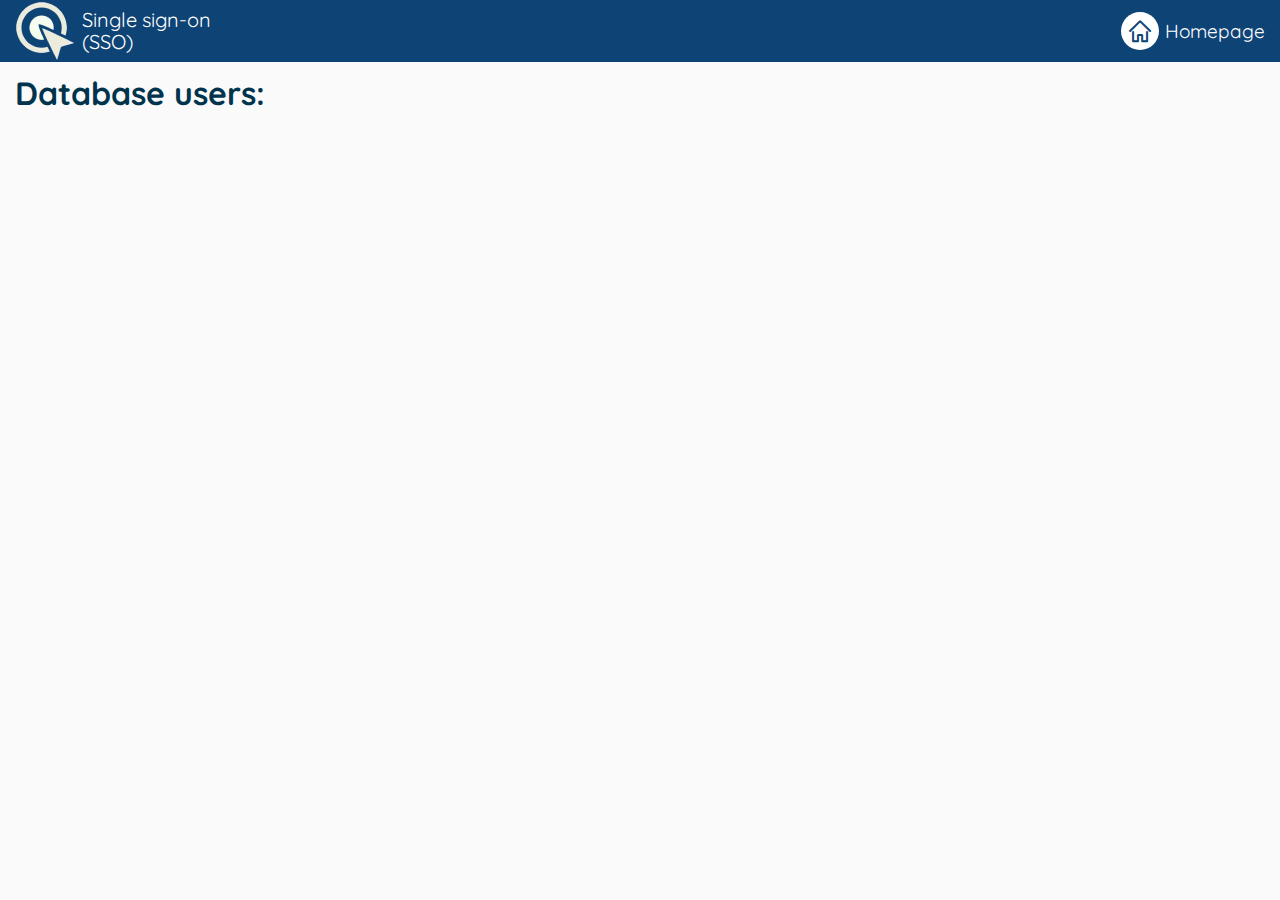
==== users.html @ 075b9e7d "fix window.location.href" ====
<!DOCTYPE html>
<html lang="en">

<head>
	<title>Database info</title>
	<meta charset="UTF-8">
	<meta name="format-detection" content="telephone=no">
	<link rel="stylesheet" href="css/style.min.css?_v=20220908214740">
	<link rel="shortcut icon" href="favicon.ico">
	<meta name="viewport" content="width=device-width, initial-scale=1.0">
</head>

<body>
	<div class="wrapper">
		<header class="header">
			<div class="header__container">
				<a href="#" class="page-logo page-logo-users">
					<picture><source srcset="img/logo.webp" type="image/webp"><img class="page-logo__image" src="img/logo.png" alt="logo"></picture>
					<h2 class="page-logo__title users-logo__title">Single sign-on (SSO)</h2>
				</a>
				<button class="page-users__button goHome" type="submit">Homepage</button>
				<!-- signle menu -->

				<!-- <div class="menu-body">
			<div class="overlay"></div>
			<nav class="menu" id="menu">
				<div class="menu-mobile-header">
					<button type="button" class="menu-mobile-close"><i class="ion _icon-close"></i></button>
				</div>
				<ul class="menu-list">
					<li class="menu-item menu-item-home"><a href="#" class="menu-link" data-goto=".header">Home</a></li>
					<li class="menu-item"><a href="#" class="menu-link" data-goto=".impact">Specials</a></li>
					<li class="menu-item"><a href="#" class="menu-link" data-goto=".customers">Estimates</a></li>
					<li class="menu-item"><a href="#" class="menu-link" data-goto=".gallery">Reviews</a></li>
					<li class="menu-item"><a href="#" class="menu-link" data-goto=".impact">Specials</a></li>
					<li class="menu-item"><a href="#" class="menu-link" data-goto=".about">About</a></li>
				</ul>
			</nav>
			<button type="button" class="menu-mobile-toggle _icon-burger"></button>
		</div> -->


				<!-- submenu -->
				<!-- <div class="menu-body">
			<div class="overlay"></div>
			<nav class="menu" id="menu">
				<div class="menu-mobile-header">
					<button type="button" class="menu-mobile-arrow"><i class="ion _icon-close-arrow-back"></i></button>
					<div class="menu-mobile-title"></div>
					<button type="button" class="menu-mobile-close"><i class="ion _icon-close"></i></button>
				</div>
				<ul class="menu-list">
					<li class="menu-item menu-item-home"><a href="#" class="menu-link" data-goto=".header">Home</a></li>
					<li class="menu-item-has-children">
						<a href="#">Services<i class="ion _icon-close-arrow-back"></i></a>
						<div class="menu-subs menu-column-1">
							<ul>
								<li class="menu-item"><a href="#" class="menu-link" data-goto=".appointment">Multi Point
										Inspections</a></li>
								<li class="menu-item"><a href="#" class="menu-link" data-goto=".impact">Auto Repair</a></li>
								<li class="menu-item"><a href="#" class="menu-link" data-goto=".footer">Tires</a></li>
								<li class="menu-item"><a href="#" class="menu-link" data-goto=".services">Service Warranty</a>
								</li>
							</ul>
						</div>
					</li>
					<li class="menu-item"><a href="#" class="menu-link" data-goto=".impact">Specials</a></li>
					<li class="menu-item"><a href="#" class="menu-link" data-goto=".customers">Estimates</a></li>
					<li class="menu-item"><a href="#" class="menu-link" data-goto=".gallery">Reviews</a></li>
					<li class="menu-item-has-children">
						<a href="#">Shop<i class="ion _icon-close-arrow-back"></i></a>
						<div class="menu-subs menu-column-1">
							<ul>
								<li class="menu-item"><a href="#" class="menu-link" data-goto=".about">Engine details</a></li>
								<li class="menu-item"><a href="#" class="menu-link" data-goto=".frame">Transmission details</a>
								</li>
								<li class="menu-item"><a href="#" class="menu-link" data-goto=".appointment">Tuning</a></li>
								<li class="menu-item"><a href="#" class="menu-link" data-goto=".popup">Wheels</a></li>
							</ul>
						</div>
					</li>
					<li class="menu-item"><a href="#" class="menu-link" data-goto=".about">About</a></li>
				</ul>
			</nav>
			<button type="button" class="menu-mobile-toggle _icon-burger"></button>
		</div> -->
			</div>
		</header>
		<main class="page page-database">
			<div class="users">
				<h1 class="users__title">Database users:</h1>
				<div class="users__emails emails"></div>
			</div>
		</main>
	</div>
	<script src="js/app.min.js?_v=20220908214740"></script>
</body>

</html>
---- css/style.min.css ----
@font-face{font-family:icons;font-display:swap;src:url(../fonts/icons.woff2) format("woff2"),url(../fonts/icons.woff) format("woff");font-weight:400;font-style:normal}@font-face{font-family:Quicksand;font-display:swap;src:url(../fonts/Quicksand-Bold.woff2) format("woff2"),url(../fonts/Quicksand-Bold.woff) format("woff");font-weight:700;font-style:normal}@font-face{font-family:Quicksand;font-display:swap;src:url(../fonts/Quicksand-Medium.woff2) format("woff2"),url(../fonts/Quicksand-Medium.woff) format("woff");font-weight:500;font-style:normal}@font-face{font-family:Quicksand;font-display:swap;src:url(../fonts/Quicksand-Regular.woff2) format("woff2"),url(../fonts/Quicksand-Regular.woff) format("woff");font-weight:400;font-style:normal}.modal__close::before,.modal__content--alert::after,.modal__content--checked::after,.page-users__button::before,.sign-form__database::after,.sign-form__email::before,.sign-form__password::before,[class*=_icon-]:before{font-family:icons;font-style:normal;font-weight:400;font-variant:normal;text-transform:none;line-height:1;-webkit-font-smoothing:antialiased;-moz-osx-font-smoothing:grayscale}[class*=_icon-]:before{display:block}._icon-alert:before{content:"\e902"}._icon-arrow-btn:before{content:"\e903"}._icon-burger:before{content:"\e904"}._icon-check:before{content:"\e905"}._icon-close:before{content:"\e906"}._icon-close-arrow-back:before{content:"\e907"}._icon-database:before{content:"\e908"}._icon-home:before{content:"\e909"}._icon-password:before{content:"\e900"}._icon-user:before{content:"\e901"}*{padding:0;margin:0;border:0}*,:after,:before{-webkit-box-sizing:border-box;box-sizing:border-box}body,html{height:100%;min-width:320px}body{color:#00344d;line-height:1;font-family:Quicksand,sans-serif;font-size:.875rem;-ms-text-size-adjust:100%;-moz-text-size-adjust:100%;-webkit-text-size-adjust:100%;-webkit-font-smoothing:antialiased;-moz-osx-font-smoothing:grayscale}button,input,textarea{font-family:Quicksand,sans-serif;font-size:inherit}button{cursor:pointer;color:inherit;background-color:inherit}a{color:inherit}a:link,a:visited{text-decoration:none}a:hover{text-decoration:none}ul li{list-style:none}img{vertical-align:top}h1,h2,h3,h4,h5,h6{font-weight:inherit;font-size:inherit}.lock body{overflow:hidden;-ms-touch-action:none;touch-action:none}.wrapper{min-height:100%;display:-webkit-box;display:-ms-flexbox;display:flex;-webkit-box-orient:vertical;-webkit-box-direction:normal;-ms-flex-direction:column;flex-direction:column;overflow:hidden}.wrapper>main{-webkit-box-flex:1;-ms-flex:1 1 auto;flex:1 1 auto}.wrapper>*{min-width:0}body{background-color:#fafafa}.page{display:-webkit-box;display:-ms-flexbox;display:flex}.page__container{width:2560px;display:-webkit-box;display:-ms-flexbox;display:flex;-webkit-box-pack:justify;-ms-flex-pack:justify;justify-content:space-between;background:-o-linear-gradient(203.94deg,#3ab6da 0,#3ab6da .01%,#0f9cd5 96.92%);background:linear-gradient(246.06deg,#3ab6da 0,#3ab6da .01%,#0f9cd5 96.92%)}.page-logo{display:-webkit-box;display:-ms-flexbox;display:flex;-ms-flex-item-align:start;align-self:flex-start;-webkit-box-align:center;-ms-flex-align:center;align-items:center;gap:7px}.page-logo__title{width:137px;font-size:1.25rem;line-height:1.1}.page-welcome{position:relative;padding-top:40px;width:100%;height:100%;color:#fff;font-weight:700;font-size:1.75rem;display:-webkit-box;display:-ms-flexbox;display:flex;-ms-flex-wrap:wrap;flex-wrap:wrap;-ms-flex-line-pack:justify;align-content:space-between}.page-welcome::before{content:"";position:absolute;background:url(../img/ex.svg);background-repeat:no-repeat;background-size:contain;background-position:100% 100%;background-color:transparent;-webkit-transform:rotate(0);-ms-transform:rotate(0);transform:rotate(0);bottom:0;right:-40px;width:100%;height:100%}.page-welcome__wrapper{width:320px;margin:0 auto;height:50%;display:-webkit-box;display:-ms-flexbox;display:flex;-ms-flex-wrap:wrap;flex-wrap:wrap;-ms-flex-line-pack:justify;align-content:space-between}.page-welcome__desc,.page-welcome__title{line-height:1.0714285714}.page-welcome__title{padding-top:205px;margin:0 0 16px 0;text-transform:uppercase}.page-welcome__desc{width:320px;font-weight:400}.page-sign{background:#fafafa;width:100%;height:100%;display:-webkit-box;display:-ms-flexbox;display:flex;-webkit-box-orient:horizontal;-webkit-box-direction:reverse;-ms-flex-direction:row-reverse;flex-direction:row-reverse;-webkit-box-align:end;-ms-flex-align:end;align-items:end}.page-sign-body{width:100%}.page-sign__wrapper{margin:0 auto;width:420px;height:66%;display:-webkit-box;display:-ms-flexbox;display:flex;-webkit-box-align:end;-ms-flex-align:end;align-items:flex-end;-ms-flex-wrap:wrap;flex-wrap:wrap;-ms-flex-line-pack:justify;align-content:space-between;z-index:100}.page-sign-header{margin:0 auto}.page-sign__subtitle,.page-sign__title{text-align:center;font-weight:700;text-transform:uppercase}.page-sign__title{font-size:1.8125rem;line-height:1.0344827586}.page-sign__subtitle{font-size:1.1875rem;line-height:1.5789473684;margin:0 0 27px 0}.page-sign__logged{width:100%;text-align:center;font-size:1.1875rem;line-height:1.2105263158;margin:0 0 35px 0}.page-sign__copy{line-height:1.7142857143;font-weight:500;padding:10px 0;margin:0 auto}.sign-form{display:-webkit-box;display:-ms-flexbox;display:flex;-webkit-box-orient:vertical;-webkit-box-direction:normal;-ms-flex-direction:column;flex-direction:column;width:365px;margin:0 auto;padding-right:15px;padding-left:15px}.sign-form input{width:100%;-webkit-box-shadow:0 4px 23px rgba(0,0,0,.12);box-shadow:0 4px 23px rgba(0,0,0,.12);border-radius:50px;padding:13px 55px 13px 55px;margin-bottom:10px}.sign-form input[type=email]{padding:13px 25px 13px 55px}.sign-form__email,.sign-form__password{position:relative;width:100%}.sign-form__email::before,.sign-form__password::before{display:block;font-size:1.375rem;position:absolute;top:10px;left:24px;z-index:10;color:#0e4375}.sign-form__email::before{content:"\e901"}.sign-form__password{margin:0 0 21px 0}.sign-form__password::before{content:"\e900"}.sign-form__button,.sign-form__subbutton{cursor:pointer}.sign-form__button{font-weight:700;color:#fff;height:43px;background:-o-linear-gradient(203.94deg,#3ab6da 0,#0f9cd5 96.92%);background:linear-gradient(246.06deg,#3ab6da 0,#0f9cd5 96.92%);border-radius:25px;margin:0 0 24px 0}.sign-form__subbutton{border:transparent;text-decoration:underline}.sign-form__database{position:relative;width:100%}.sign-form__database::after{content:"\e908";font-size:1.375rem;position:absolute;top:11px;right:30px;z-index:10;color:#fff;width:20px;height:20px}.users{padding:15px;background-color:#fafafa}.users__title{font-size:2rem;font-weight:700}.users__emails{display:-webkit-box;display:-ms-flexbox;display:flex;padding:10px}@supports (font-size:clamp(0.875rem ,0.7857142857rem + 0.4464285714vw ,1.5rem)){.users__emails{font-size:clamp(.875rem ,.7857142857rem + .4464285714vw ,1.5rem)}}@supports not (font-size:clamp(0.875rem ,0.7857142857rem + 0.4464285714vw ,1.5rem)){.users__emails{font-size:calc(.875rem + .625 * (100vw - 20rem)/ 140)}}.users__emails ul{padding:10px}.users__emails ul li{display:-webkit-box;display:-ms-flexbox;display:flex;position:relative;font-weight:500;margin-bottom:18px}.users__emails ul li::after{content:"";display:block;position:absolute;top:2px;left:-25px;width:20px;height:20px;background:url(../img/firebase.svg) center/cover no-repeat}[class*=-ibg]{position:relative}[class*=-ibg] img{position:absolute;width:100%;height:100%;top:0;left:0;-o-object-fit:cover;object-fit:cover}[class*=-ibg_contain] img{-o-object-fit:contain;object-fit:contain}.button:focus-visible,a:focus-visible{-webkit-transition:0s;-o-transition:0s;transition:0s;outline:3px solid #036fc6;outline-offset:2px}#login,#logout,.goSignUp,.loggedTitle{display:none}.modal{position:absolute;display:none;width:100%;height:100%;top:0;left:0;bottom:0;right:0}.modal.is-visible{display:-webkit-box;display:-ms-flexbox;display:flex}.modal__content{position:absolute;margin:0 auto;top:-70px;left:0;right:0;display:-webkit-box;display:-ms-flexbox;display:flex;-webkit-box-align:center;-ms-flex-align:center;align-items:center;-webkit-box-pack:center;-ms-flex-pack:center;justify-content:center;width:-webkit-fit-content;width:-moz-fit-content;width:fit-content;height:70px;background-color:#fff;border-radius:10px;-webkit-box-shadow:0 2px 3px 0 rgba(60,64,67,.3),0 6px 10px 4px rgba(60,64,67,.15);box-shadow:0 2px 3px 0 rgba(60,64,67,.3),0 6px 10px 4px rgba(60,64,67,.15)}.modal__content--checked::after{display:block;content:"\e905";font-size:2.25rem;position:absolute;top:16px;right:15px;z-index:999999;color:#07cc28}.modal__content--alert::after{display:block;content:"\e902";font-size:2.25rem;position:absolute;top:16px;right:15px;color:#f1e313;z-index:1}.modal__close{position:absolute;top:3px;left:3px}.modal__close::before{display:block;content:"\e906";font-size:1.125rem}.modal__text{display:-webkit-box;display:-ms-flexbox;display:flex;padding:120px;font-size:1.125rem}@-webkit-keyframes loadAlert{0%{top:-70px}100%{top:10px}}@keyframes loadAlert{0%{top:-70px}100%{top:10px}}@-webkit-keyframes closeAlert{0%{top:10px}100%{top:-70px}}@keyframes closeAlert{0%{top:10px}100%{top:-70px}}.header__container{display:-webkit-box;display:-ms-flexbox;display:flex;-webkit-box-align:center;-ms-flex-align:center;align-items:center;-webkit-box-pack:justify;-ms-flex-pack:justify;justify-content:space-between;background-color:#0e4375;color:#fff;padding:0 15px}.page-logo-users{padding-bottom:0}.page-users__button{position:relative;display:-webkit-box;display:-ms-flexbox;display:flex;-webkit-box-align:center;-ms-flex-align:center;align-items:center;font-size:1.1875rem}.page-users__button::before{content:"\e909";font-size:1.375rem;position:absolute;color:#fff;background-color:#fff;border-radius:50%;padding:8px;left:-44px;display:-webkit-box;display:-ms-flexbox;display:flex;-webkit-box-pack:center;-ms-flex-pack:center;justify-content:center;-webkit-box-align:center;-ms-flex-align:center;align-items:center;color:#0e4375}@media (max-width:47.99875em){.page__container{-webkit-box-orient:vertical;-webkit-box-direction:normal;-ms-flex-direction:column;flex-direction:column;-webkit-box-align:center;-ms-flex-align:center;align-items:center;-webkit-box-pack:center;-ms-flex-pack:center;justify-content:center}.page-logo{padding-bottom:30px}.page-logo__title{width:100%}.page-welcome{height:60%;padding-top:30px;background:url(../img/vector1.svg);background-repeat:no-repeat;background-color:transparent;background-size:contain;background-position:100% 100%}.page-welcome::before{display:none}.page-welcome-header{text-align:center}.page-welcome__wrapper{height:100%;-ms-flex-line-pack:start;align-content:start;-webkit-box-pack:center;-ms-flex-pack:center;justify-content:center}.page-welcome__title{padding-top:10px}.page-welcome__desc{padding-bottom:110px}.page-sign{-webkit-box-align:start;-ms-flex-align:start;align-items:flex-start;margin-top:-1px}.page-sign__wrapper{height:100%;width:100%;max-width:600px;-webkit-box-pack:center;-ms-flex-pack:center;justify-content:center}.page-sign__copy{padding:10px 35px;font-size:12px;text-align:center}.sign-form{width:100%;-webkit-box-align:center;-ms-flex-align:center;align-items:center}.sign-form input{display:-webkit-box;display:-ms-flexbox;display:flex;-webkit-box-pack:center;-ms-flex-pack:center;justify-content:center}}@media (max-width:29.99875em){.page-sign__logged{font-size:.9375rem}.modal__content{width:95%;margin:0 10px}.modal__text{padding:15px;font-size:.875rem}.users-logo__title{display:none}}@media (max-height:600px){.page-welcome::before{right:-25px}}
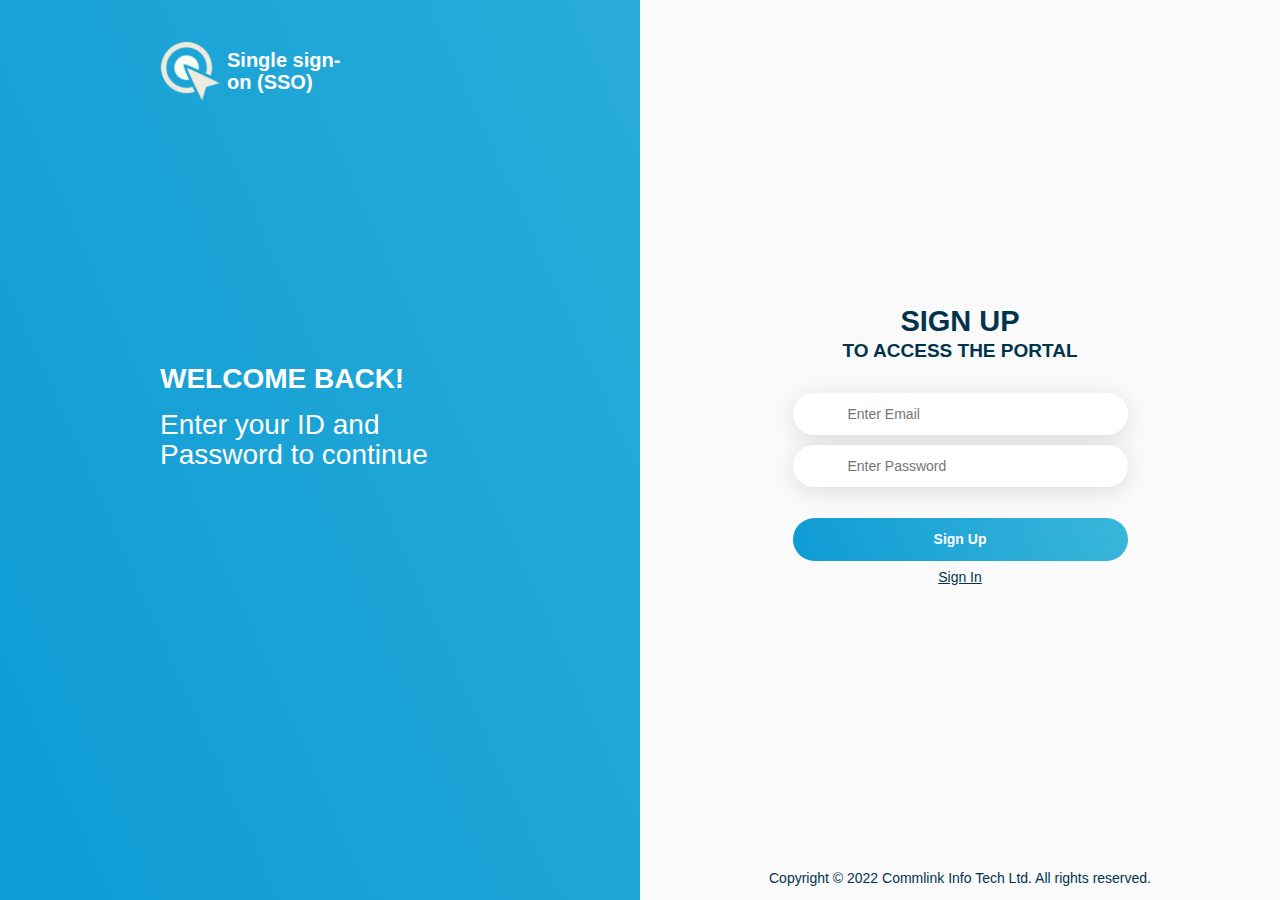
==== commit 259f7e83: "enter form, validate update email" ====
--- a/users.html
+++ b/users.html
@@ -5,7 +5,7 @@
 	<title>Database info</title>
 	<meta charset="UTF-8">
 	<meta name="format-detection" content="telephone=no">
-	<link rel="stylesheet" href="css/style.min.css?_v=20220908214740">
+	<link rel="stylesheet" href="css/style.min.css?_v=20220911210218">
 	<link rel="shortcut icon" href="favicon.ico">
 	<meta name="viewport" content="width=device-width, initial-scale=1.0">
 </head>
@@ -15,75 +15,10 @@
 		<header class="header">
 			<div class="header__container">
 				<a href="#" class="page-logo page-logo-users">
-					<picture><source srcset="img/logo.webp" type="image/webp"><img class="page-logo__image" src="img/logo.png" alt="logo"></picture>
+					<img class="page-logo__image" src="img/logo.svg" alt="logo">
 					<h2 class="page-logo__title users-logo__title">Single sign-on (SSO)</h2>
 				</a>
 				<button class="page-users__button goHome" type="submit">Homepage</button>
-				<!-- signle menu -->
-
-				<!-- <div class="menu-body">
-			<div class="overlay"></div>
-			<nav class="menu" id="menu">
-				<div class="menu-mobile-header">
-					<button type="button" class="menu-mobile-close"><i class="ion _icon-close"></i></button>
-				</div>
-				<ul class="menu-list">
-					<li class="menu-item menu-item-home"><a href="#" class="menu-link" data-goto=".header">Home</a></li>
-					<li class="menu-item"><a href="#" class="menu-link" data-goto=".impact">Specials</a></li>
-					<li class="menu-item"><a href="#" class="menu-link" data-goto=".customers">Estimates</a></li>
-					<li class="menu-item"><a href="#" class="menu-link" data-goto=".gallery">Reviews</a></li>
-					<li class="menu-item"><a href="#" class="menu-link" data-goto=".impact">Specials</a></li>
-					<li class="menu-item"><a href="#" class="menu-link" data-goto=".about">About</a></li>
-				</ul>
-			</nav>
-			<button type="button" class="menu-mobile-toggle _icon-burger"></button>
-		</div> -->
-
-
-				<!-- submenu -->
-				<!-- <div class="menu-body">
-			<div class="overlay"></div>
-			<nav class="menu" id="menu">
-				<div class="menu-mobile-header">
-					<button type="button" class="menu-mobile-arrow"><i class="ion _icon-close-arrow-back"></i></button>
-					<div class="menu-mobile-title"></div>
-					<button type="button" class="menu-mobile-close"><i class="ion _icon-close"></i></button>
-				</div>
-				<ul class="menu-list">
-					<li class="menu-item menu-item-home"><a href="#" class="menu-link" data-goto=".header">Home</a></li>
-					<li class="menu-item-has-children">
-						<a href="#">Services<i class="ion _icon-close-arrow-back"></i></a>
-						<div class="menu-subs menu-column-1">
-							<ul>
-								<li class="menu-item"><a href="#" class="menu-link" data-goto=".appointment">Multi Point
-										Inspections</a></li>
-								<li class="menu-item"><a href="#" class="menu-link" data-goto=".impact">Auto Repair</a></li>
-								<li class="menu-item"><a href="#" class="menu-link" data-goto=".footer">Tires</a></li>
-								<li class="menu-item"><a href="#" class="menu-link" data-goto=".services">Service Warranty</a>
-								</li>
-							</ul>
-						</div>
-					</li>
-					<li class="menu-item"><a href="#" class="menu-link" data-goto=".impact">Specials</a></li>
-					<li class="menu-item"><a href="#" class="menu-link" data-goto=".customers">Estimates</a></li>
-					<li class="menu-item"><a href="#" class="menu-link" data-goto=".gallery">Reviews</a></li>
-					<li class="menu-item-has-children">
-						<a href="#">Shop<i class="ion _icon-close-arrow-back"></i></a>
-						<div class="menu-subs menu-column-1">
-							<ul>
-								<li class="menu-item"><a href="#" class="menu-link" data-goto=".about">Engine details</a></li>
-								<li class="menu-item"><a href="#" class="menu-link" data-goto=".frame">Transmission details</a>
-								</li>
-								<li class="menu-item"><a href="#" class="menu-link" data-goto=".appointment">Tuning</a></li>
-								<li class="menu-item"><a href="#" class="menu-link" data-goto=".popup">Wheels</a></li>
-							</ul>
-						</div>
-					</li>
-					<li class="menu-item"><a href="#" class="menu-link" data-goto=".about">About</a></li>
-				</ul>
-			</nav>
-			<button type="button" class="menu-mobile-toggle _icon-burger"></button>
-		</div> -->
 			</div>
 		</header>
 		<main class="page page-database">
@@ -91,9 +26,19 @@
 				<h1 class="users__title">Database users:</h1>
 				<div class="users__emails emails"></div>
 			</div>
+			<div id="modal" aria-hidden="true" class="modal">
+				<div class="modal__wrapper">
+					<div class="modal__content">
+						<div class="modal__text">
+						</div>
+					</div>
+				</div>
+			</div>
+
+
 		</main>
 	</div>
-	<script src="js/app.min.js?_v=20220908214740"></script>
+	<script src="js/app.min.js?_v=20220911210218"></script>
 </body>
 
 </html>--- a/css/style.min.css
+++ b/css/style.min.css
@@ -1 +1 @@
-@font-face{font-family:icons;font-display:swap;src:url(../fonts/icons.woff2) format("woff2"),url(../fonts/icons.woff) format("woff");font-weight:400;font-style:normal}@font-face{font-family:Quicksand;font-display:swap;src:url(../fonts/Quicksand-Bold.woff2) format("woff2"),url(../fonts/Quicksand-Bold.woff) format("woff");font-weight:700;font-style:normal}@font-face{font-family:Quicksand;font-display:swap;src:url(../fonts/Quicksand-Medium.woff2) format("woff2"),url(../fonts/Quicksand-Medium.woff) format("woff");font-weight:500;font-style:normal}@font-face{font-family:Quicksand;font-display:swap;src:url(../fonts/Quicksand-Regular.woff2) format("woff2"),url(../fonts/Quicksand-Regular.woff) format("woff");font-weight:400;font-style:normal}.modal__close::before,.modal__content--alert::after,.modal__content--checked::after,.page-users__button::before,.sign-form__database::after,.sign-form__email::before,.sign-form__password::before,[class*=_icon-]:before{font-family:icons;font-style:normal;font-weight:400;font-variant:normal;text-transform:none;line-height:1;-webkit-font-smoothing:antialiased;-moz-osx-font-smoothing:grayscale}[class*=_icon-]:before{display:block}._icon-alert:before{content:"\e902"}._icon-arrow-btn:before{content:"\e903"}._icon-burger:before{content:"\e904"}._icon-check:before{content:"\e905"}._icon-close:before{content:"\e906"}._icon-close-arrow-back:before{content:"\e907"}._icon-database:before{content:"\e908"}._icon-home:before{content:"\e909"}._icon-password:before{content:"\e900"}._icon-user:before{content:"\e901"}*{padding:0;margin:0;border:0}*,:after,:before{-webkit-box-sizing:border-box;box-sizing:border-box}body,html{height:100%;min-width:320px}body{color:#00344d;line-height:1;font-family:Quicksand,sans-serif;font-size:.875rem;-ms-text-size-adjust:100%;-moz-text-size-adjust:100%;-webkit-text-size-adjust:100%;-webkit-font-smoothing:antialiased;-moz-osx-font-smoothing:grayscale}button,input,textarea{font-family:Quicksand,sans-serif;font-size:inherit}button{cursor:pointer;color:inherit;background-color:inherit}a{color:inherit}a:link,a:visited{text-decoration:none}a:hover{text-decoration:none}ul li{list-style:none}img{vertical-align:top}h1,h2,h3,h4,h5,h6{font-weight:inherit;font-size:inherit}.lock body{overflow:hidden;-ms-touch-action:none;touch-action:none}.wrapper{min-height:100%;display:-webkit-box;display:-ms-flexbox;display:flex;-webkit-box-orient:vertical;-webkit-box-direction:normal;-ms-flex-direction:column;flex-direction:column;overflow:hidden}.wrapper>main{-webkit-box-flex:1;-ms-flex:1 1 auto;flex:1 1 auto}.wrapper>*{min-width:0}body{background-color:#fafafa}.page{display:-webkit-box;display:-ms-flexbox;display:flex}.page__container{width:2560px;display:-webkit-box;display:-ms-flexbox;display:flex;-webkit-box-pack:justify;-ms-flex-pack:justify;justify-content:space-between;background:-o-linear-gradient(203.94deg,#3ab6da 0,#3ab6da .01%,#0f9cd5 96.92%);background:linear-gradient(246.06deg,#3ab6da 0,#3ab6da .01%,#0f9cd5 96.92%)}.page-logo{display:-webkit-box;display:-ms-flexbox;display:flex;-ms-flex-item-align:start;align-self:flex-start;-webkit-box-align:center;-ms-flex-align:center;align-items:center;gap:7px}.page-logo__title{width:137px;font-size:1.25rem;line-height:1.1}.page-welcome{position:relative;padding-top:40px;width:100%;height:100%;color:#fff;font-weight:700;font-size:1.75rem;display:-webkit-box;display:-ms-flexbox;display:flex;-ms-flex-wrap:wrap;flex-wrap:wrap;-ms-flex-line-pack:justify;align-content:space-between}.page-welcome::before{content:"";position:absolute;background:url(../img/ex.svg);background-repeat:no-repeat;background-size:contain;background-position:100% 100%;background-color:transparent;-webkit-transform:rotate(0);-ms-transform:rotate(0);transform:rotate(0);bottom:0;right:-40px;width:100%;height:100%}.page-welcome__wrapper{width:320px;margin:0 auto;height:50%;display:-webkit-box;display:-ms-flexbox;display:flex;-ms-flex-wrap:wrap;flex-wrap:wrap;-ms-flex-line-pack:justify;align-content:space-between}.page-welcome__desc,.page-welcome__title{line-height:1.0714285714}.page-welcome__title{padding-top:205px;margin:0 0 16px 0;text-transform:uppercase}.page-welcome__desc{width:320px;font-weight:400}.page-sign{background:#fafafa;width:100%;height:100%;display:-webkit-box;display:-ms-flexbox;display:flex;-webkit-box-orient:horizontal;-webkit-box-direction:reverse;-ms-flex-direction:row-reverse;flex-direction:row-reverse;-webkit-box-align:end;-ms-flex-align:end;align-items:end}.page-sign-body{width:100%}.page-sign__wrapper{margin:0 auto;width:420px;height:66%;display:-webkit-box;display:-ms-flexbox;display:flex;-webkit-box-align:end;-ms-flex-align:end;align-items:flex-end;-ms-flex-wrap:wrap;flex-wrap:wrap;-ms-flex-line-pack:justify;align-content:space-between;z-index:100}.page-sign-header{margin:0 auto}.page-sign__subtitle,.page-sign__title{text-align:center;font-weight:700;text-transform:uppercase}.page-sign__title{font-size:1.8125rem;line-height:1.0344827586}.page-sign__subtitle{font-size:1.1875rem;line-height:1.5789473684;margin:0 0 27px 0}.page-sign__logged{width:100%;text-align:center;font-size:1.1875rem;line-height:1.2105263158;margin:0 0 35px 0}.page-sign__copy{line-height:1.7142857143;font-weight:500;padding:10px 0;margin:0 auto}.sign-form{display:-webkit-box;display:-ms-flexbox;display:flex;-webkit-box-orient:vertical;-webkit-box-direction:normal;-ms-flex-direction:column;flex-direction:column;width:365px;margin:0 auto;padding-right:15px;padding-left:15px}.sign-form input{width:100%;-webkit-box-shadow:0 4px 23px rgba(0,0,0,.12);box-shadow:0 4px 23px rgba(0,0,0,.12);border-radius:50px;padding:13px 55px 13px 55px;margin-bottom:10px}.sign-form input[type=email]{padding:13px 25px 13px 55px}.sign-form__email,.sign-form__password{position:relative;width:100%}.sign-form__email::before,.sign-form__password::before{display:block;font-size:1.375rem;position:absolute;top:10px;left:24px;z-index:10;color:#0e4375}.sign-form__email::before{content:"\e901"}.sign-form__password{margin:0 0 21px 0}.sign-form__password::before{content:"\e900"}.sign-form__button,.sign-form__subbutton{cursor:pointer}.sign-form__button{font-weight:700;color:#fff;height:43px;background:-o-linear-gradient(203.94deg,#3ab6da 0,#0f9cd5 96.92%);background:linear-gradient(246.06deg,#3ab6da 0,#0f9cd5 96.92%);border-radius:25px;margin:0 0 24px 0}.sign-form__subbutton{border:transparent;text-decoration:underline}.sign-form__database{position:relative;width:100%}.sign-form__database::after{content:"\e908";font-size:1.375rem;position:absolute;top:11px;right:30px;z-index:10;color:#fff;width:20px;height:20px}.users{padding:15px;background-color:#fafafa}.users__title{font-size:2rem;font-weight:700}.users__emails{display:-webkit-box;display:-ms-flexbox;display:flex;padding:10px}@supports (font-size:clamp(0.875rem ,0.7857142857rem + 0.4464285714vw ,1.5rem)){.users__emails{font-size:clamp(.875rem ,.7857142857rem + .4464285714vw ,1.5rem)}}@supports not (font-size:clamp(0.875rem ,0.7857142857rem + 0.4464285714vw ,1.5rem)){.users__emails{font-size:calc(.875rem + .625 * (100vw - 20rem)/ 140)}}.users__emails ul{padding:10px}.users__emails ul li{display:-webkit-box;display:-ms-flexbox;display:flex;position:relative;font-weight:500;margin-bottom:18px}.users__emails ul li::after{content:"";display:block;position:absolute;top:2px;left:-25px;width:20px;height:20px;background:url(../img/firebase.svg) center/cover no-repeat}[class*=-ibg]{position:relative}[class*=-ibg] img{position:absolute;width:100%;height:100%;top:0;left:0;-o-object-fit:cover;object-fit:cover}[class*=-ibg_contain] img{-o-object-fit:contain;object-fit:contain}.button:focus-visible,a:focus-visible{-webkit-transition:0s;-o-transition:0s;transition:0s;outline:3px solid #036fc6;outline-offset:2px}#login,#logout,.goSignUp,.loggedTitle{display:none}.modal{position:absolute;display:none;width:100%;height:100%;top:0;left:0;bottom:0;right:0}.modal.is-visible{display:-webkit-box;display:-ms-flexbox;display:flex}.modal__content{position:absolute;margin:0 auto;top:-70px;left:0;right:0;display:-webkit-box;display:-ms-flexbox;display:flex;-webkit-box-align:center;-ms-flex-align:center;align-items:center;-webkit-box-pack:center;-ms-flex-pack:center;justify-content:center;width:-webkit-fit-content;width:-moz-fit-content;width:fit-content;height:70px;background-color:#fff;border-radius:10px;-webkit-box-shadow:0 2px 3px 0 rgba(60,64,67,.3),0 6px 10px 4px rgba(60,64,67,.15);box-shadow:0 2px 3px 0 rgba(60,64,67,.3),0 6px 10px 4px rgba(60,64,67,.15)}.modal__content--checked::after{display:block;content:"\e905";font-size:2.25rem;position:absolute;top:16px;right:15px;z-index:999999;color:#07cc28}.modal__content--alert::after{display:block;content:"\e902";font-size:2.25rem;position:absolute;top:16px;right:15px;color:#f1e313;z-index:1}.modal__close{position:absolute;top:3px;left:3px}.modal__close::before{display:block;content:"\e906";font-size:1.125rem}.modal__text{display:-webkit-box;display:-ms-flexbox;display:flex;padding:120px;font-size:1.125rem}@-webkit-keyframes loadAlert{0%{top:-70px}100%{top:10px}}@keyframes loadAlert{0%{top:-70px}100%{top:10px}}@-webkit-keyframes closeAlert{0%{top:10px}100%{top:-70px}}@keyframes closeAlert{0%{top:10px}100%{top:-70px}}.header__container{display:-webkit-box;display:-ms-flexbox;display:flex;-webkit-box-align:center;-ms-flex-align:center;align-items:center;-webkit-box-pack:justify;-ms-flex-pack:justify;justify-content:space-between;background-color:#0e4375;color:#fff;padding:0 15px}.page-logo-users{padding-bottom:0}.page-users__button{position:relative;display:-webkit-box;display:-ms-flexbox;display:flex;-webkit-box-align:center;-ms-flex-align:center;align-items:center;font-size:1.1875rem}.page-users__button::before{content:"\e909";font-size:1.375rem;position:absolute;color:#fff;background-color:#fff;border-radius:50%;padding:8px;left:-44px;display:-webkit-box;display:-ms-flexbox;display:flex;-webkit-box-pack:center;-ms-flex-pack:center;justify-content:center;-webkit-box-align:center;-ms-flex-align:center;align-items:center;color:#0e4375}@media (max-width:47.99875em){.page__container{-webkit-box-orient:vertical;-webkit-box-direction:normal;-ms-flex-direction:column;flex-direction:column;-webkit-box-align:center;-ms-flex-align:center;align-items:center;-webkit-box-pack:center;-ms-flex-pack:center;justify-content:center}.page-logo{padding-bottom:30px}.page-logo__title{width:100%}.page-welcome{height:60%;padding-top:30px;background:url(../img/vector1.svg);background-repeat:no-repeat;background-color:transparent;background-size:contain;background-position:100% 100%}.page-welcome::before{display:none}.page-welcome-header{text-align:center}.page-welcome__wrapper{height:100%;-ms-flex-line-pack:start;align-content:start;-webkit-box-pack:center;-ms-flex-pack:center;justify-content:center}.page-welcome__title{padding-top:10px}.page-welcome__desc{padding-bottom:110px}.page-sign{-webkit-box-align:start;-ms-flex-align:start;align-items:flex-start;margin-top:-1px}.page-sign__wrapper{height:100%;width:100%;max-width:600px;-webkit-box-pack:center;-ms-flex-pack:center;justify-content:center}.page-sign__copy{padding:10px 35px;font-size:12px;text-align:center}.sign-form{width:100%;-webkit-box-align:center;-ms-flex-align:center;align-items:center}.sign-form input{display:-webkit-box;display:-ms-flexbox;display:flex;-webkit-box-pack:center;-ms-flex-pack:center;justify-content:center}}@media (max-width:29.99875em){.page-sign__logged{font-size:.9375rem}.modal__content{width:95%;margin:0 10px}.modal__text{padding:15px;font-size:.875rem}.users-logo__title{display:none}}@media (max-height:600px){.page-welcome::before{right:-25px}}+@font-face{font-family:icons;font-display:swap;src:url(../fonts/icons.woff2) format("woff2"),url(../fonts/icons.woff) format("woff");font-weight:400;font-style:normal}@font-face{font-family:Quicksand;font-display:swap;src:url(../fonts/Quicksand-Bold.woff2) format("woff2"),url(../fonts/Quicksand-Bold.woff) format("woff");font-weight:700;font-style:normal}@font-face{font-family:Quicksand;font-display:swap;src:url(../fonts/Quicksand-Medium.woff2) format("woff2"),url(../fonts/Quicksand-Medium.woff) format("woff");font-weight:500;font-style:normal}@font-face{font-family:Quicksand;font-display:swap;src:url(../fonts/Quicksand-Regular.woff2) format("woff2"),url(../fonts/Quicksand-Regular.woff) format("woff");font-weight:400;font-style:normal}.modal__close::before,.modal__content--alert::after,.modal__content--checked::after,.page-users__button::before,.sign-form__database::after,.sign-form__email::before,.sign-form__password::before,[class*=_icon-]:before{font-family:icons;font-style:normal;font-weight:400;font-variant:normal;text-transform:none;line-height:1;-webkit-font-smoothing:antialiased;-moz-osx-font-smoothing:grayscale}[class*=_icon-]:before{display:block}._icon-alert:before{content:"\e902"}._icon-arrow-btn:before{content:"\e903"}._icon-burger:before{content:"\e904"}._icon-check:before{content:"\e905"}._icon-close:before{content:"\e906"}._icon-close-arrow-back:before{content:"\e907"}._icon-database:before{content:"\e908"}._icon-home:before{content:"\e909"}._icon-password:before{content:"\e900"}._icon-user:before{content:"\e901"}*{padding:0;margin:0;border:0}*,:after,:before{-webkit-box-sizing:border-box;box-sizing:border-box}body,html{height:100%;min-width:320px}body{color:#00344d;line-height:1;font-family:Quicksand,sans-serif;font-size:.875rem;-ms-text-size-adjust:100%;-moz-text-size-adjust:100%;-webkit-text-size-adjust:100%;-webkit-font-smoothing:antialiased;-moz-osx-font-smoothing:grayscale}button,input,textarea{font-family:Quicksand,sans-serif;font-size:inherit}button{cursor:pointer;color:inherit;background-color:inherit}a{color:inherit}a:link,a:visited{text-decoration:none}a:hover{text-decoration:none}ul li{list-style:none}img{vertical-align:top}h1,h2,h3,h4,h5,h6{font-weight:inherit;font-size:inherit}.lock body{overflow:hidden;-ms-touch-action:none;touch-action:none}.wrapper{min-height:100%;display:-webkit-box;display:-ms-flexbox;display:flex;-webkit-box-orient:vertical;-webkit-box-direction:normal;-ms-flex-direction:column;flex-direction:column;overflow:hidden}.wrapper>main{-webkit-box-flex:1;-ms-flex:1 1 auto;flex:1 1 auto}.wrapper>*{min-width:0}body{background-color:#fafafa}.page{display:-webkit-box;display:-ms-flexbox;display:flex}.page__container{width:2560px;display:-webkit-box;display:-ms-flexbox;display:flex;-webkit-box-pack:justify;-ms-flex-pack:justify;justify-content:space-between;background:-o-linear-gradient(203.94deg,#3ab6da 0,#3ab6da .01%,#0f9cd5 96.92%);background:linear-gradient(246.06deg,#3ab6da 0,#3ab6da .01%,#0f9cd5 96.92%)}.page-logo{display:-webkit-box;display:-ms-flexbox;display:flex;-ms-flex-item-align:start;align-self:flex-start;-webkit-box-align:center;-ms-flex-align:center;align-items:center;gap:7px}.page-logo__title{width:137px;font-size:1.25rem;line-height:1.1}.page-welcome{position:relative;padding-top:40px;width:100%;height:100%;color:#fff;font-weight:700;font-size:1.75rem;display:-webkit-box;display:-ms-flexbox;display:flex;-ms-flex-wrap:wrap;flex-wrap:wrap;-ms-flex-line-pack:justify;align-content:space-between}.page-welcome::before{content:"";position:absolute;background:url(../img/vector.svg);background-repeat:no-repeat;background-size:contain;background-position:100% 100%;background-color:transparent;-webkit-transform:rotate(0);-ms-transform:rotate(0);transform:rotate(0);bottom:0;right:-40px;width:100%;height:100%}.page-welcome__wrapper{width:320px;margin:0 auto;height:50%;display:-webkit-box;display:-ms-flexbox;display:flex;-ms-flex-wrap:wrap;flex-wrap:wrap;-ms-flex-line-pack:justify;align-content:space-between}.page-welcome__desc,.page-welcome__title{line-height:1.0714285714}.page-welcome__title{padding-top:205px;margin:0 0 16px 0;text-transform:uppercase}.page-welcome__desc{width:320px;font-weight:400}.page-sign{background:#fafafa;width:100%;height:100%;display:-webkit-box;display:-ms-flexbox;display:flex;-webkit-box-orient:horizontal;-webkit-box-direction:reverse;-ms-flex-direction:row-reverse;flex-direction:row-reverse;-webkit-box-align:end;-ms-flex-align:end;align-items:end}.page-sign-body{width:100%}.page-sign__wrapper{margin:0 auto;width:420px;height:66%;display:-webkit-box;display:-ms-flexbox;display:flex;-webkit-box-align:end;-ms-flex-align:end;align-items:flex-end;-ms-flex-wrap:wrap;flex-wrap:wrap;-ms-flex-line-pack:justify;align-content:space-between;z-index:100}.page-sign-header{margin:0 auto}.page-sign__subtitle,.page-sign__title{text-align:center;font-weight:700;text-transform:uppercase}.page-sign__title{font-size:1.8125rem;line-height:1.0344827586}.page-sign__subtitle{font-size:1.1875rem;line-height:1.5789473684;margin:0 0 27px 0}.page-sign__logged{width:100%;text-align:center;font-size:1.1875rem;line-height:1.2105263158;margin:0 0 35px 0}.page-sign__copy{line-height:1.7142857143;font-weight:500;padding:10px 0;margin:0 auto}.sign-form{display:-webkit-box;display:-ms-flexbox;display:flex;-webkit-box-orient:vertical;-webkit-box-direction:normal;-ms-flex-direction:column;flex-direction:column;width:365px;margin:0 auto;padding-right:15px;padding-left:15px}.sign-form input{width:100%;-webkit-box-shadow:0 4px 23px rgba(0,0,0,.12);box-shadow:0 4px 23px rgba(0,0,0,.12);border-radius:50px;padding:13px 55px 13px 55px;margin-bottom:10px}.sign-form input[type=email]{padding:13px 25px 13px 55px}.sign-form__email,.sign-form__password{position:relative;width:100%}.sign-form__email::before,.sign-form__password::before{display:block;font-size:1.375rem;position:absolute;top:10px;left:24px;z-index:10;color:#0e4375}.sign-form__email::before{content:"\e901"}.sign-form__password{margin:0 0 21px 0}.sign-form__password::before{content:"\e900"}.sign-form__button,.sign-form__subbutton{cursor:pointer}.sign-form__button{width:100%;font-weight:700;color:#fff;height:43px;background:-o-linear-gradient(203.94deg,#3ab6da 0,#0f9cd5 96.92%);background:linear-gradient(246.06deg,#3ab6da 0,#0f9cd5 96.92%);border-radius:25px;margin:0 0 8px 0}.sign-form__subbutton{border:transparent;text-decoration:underline}.sign-form__database{display:none;position:relative;width:100%}.sign-form__database::after{content:"\e908";font-size:1.375rem;position:absolute;top:11px;right:30px;z-index:10;color:#fff;width:20px;height:20px}.signUp{display:block}.users{padding:15px;background-color:#fafafa}.users__title{font-size:2rem;font-weight:700}.users__emails{display:-webkit-box;display:-ms-flexbox;display:flex;padding:10px}@supports (font-size:clamp(0.875rem ,0.7857142857rem + 0.4464285714vw ,1.5rem)){.users__emails{font-size:clamp(.875rem ,.7857142857rem + .4464285714vw ,1.5rem)}}@supports not (font-size:clamp(0.875rem ,0.7857142857rem + 0.4464285714vw ,1.5rem)){.users__emails{font-size:calc(.875rem + .625 * (100vw - 20rem)/ 140)}}.users__emails ul{padding:10px}.users__emails ul li{display:-webkit-box;display:-ms-flexbox;display:flex;position:relative;font-weight:500;margin-bottom:18px}.users__emails ul li::after{content:"";display:block;position:absolute;top:2px;left:-25px;width:20px;height:20px;background:url(../img/firebase.svg) center/cover no-repeat}[class*=-ibg]{position:relative}[class*=-ibg] img{position:absolute;width:100%;height:100%;top:0;left:0;-o-object-fit:cover;object-fit:cover}[class*=-ibg_contain] img{-o-object-fit:contain;object-fit:contain}.button:focus-visible,a:focus-visible{-webkit-transition:0s;-o-transition:0s;transition:0s;outline:3px solid #036fc6;outline-offset:2px}#login,#logout,.goSignUp,.loggedTitle{display:none}.modal{position:absolute;display:none;width:100%;top:0;left:0;bottom:0;right:0}.modal.is-visible{display:-webkit-box;display:-ms-flexbox;display:flex}.modal__content{position:absolute;margin:0 auto;top:-70px;left:0;right:0;display:-webkit-box;display:-ms-flexbox;display:flex;-webkit-box-align:center;-ms-flex-align:center;align-items:center;-webkit-box-pack:center;-ms-flex-pack:center;justify-content:center;width:-webkit-fit-content;width:-moz-fit-content;width:fit-content;height:70px;background-color:#fff;border-radius:10px;-webkit-box-shadow:0 2px 3px 0 rgba(60,64,67,.3),0 6px 10px 4px rgba(60,64,67,.15);box-shadow:0 2px 3px 0 rgba(60,64,67,.3),0 6px 10px 4px rgba(60,64,67,.15);z-index:1000}.modal__content--checked::after{display:block;content:"\e905";font-size:2.25rem;position:absolute;top:16px;right:15px;z-index:999999;color:#07cc28}.modal__content--alert::after{display:block;content:"\e902";font-size:2.25rem;position:absolute;top:16px;right:15px;color:#f1e313;z-index:1}.modal__close{position:absolute;top:3px;left:3px}.modal__close::before{display:block;content:"\e906";font-size:1.125rem}.modal__text{display:-webkit-box;display:-ms-flexbox;display:flex;padding:120px;font-size:1.125rem}@-webkit-keyframes loadAlert{0%{top:-70px}100%{top:10px}}@keyframes loadAlert{0%{top:-70px}100%{top:10px}}@-webkit-keyframes closeAlert{0%{top:10px}100%{top:-70px}}@keyframes closeAlert{0%{top:10px}100%{top:-70px}}.header__container{display:-webkit-box;display:-ms-flexbox;display:flex;-webkit-box-align:center;-ms-flex-align:center;align-items:center;-webkit-box-pack:justify;-ms-flex-pack:justify;justify-content:space-between;background-color:#0e4375;color:#fff;padding:0 15px}.page-logo-users{padding-bottom:0}.page-users__button{position:relative;display:-webkit-box;display:-ms-flexbox;display:flex;-webkit-box-align:center;-ms-flex-align:center;align-items:center;font-size:1.1875rem}.page-users__button::before{content:"\e909";font-size:1.375rem;position:absolute;color:#fff;background-color:#fff;border-radius:50%;padding:8px;left:-44px;display:-webkit-box;display:-ms-flexbox;display:flex;-webkit-box-pack:center;-ms-flex-pack:center;justify-content:center;-webkit-box-align:center;-ms-flex-align:center;align-items:center;color:#0e4375}@media (max-width:47.99875em){.page__container{-webkit-box-orient:vertical;-webkit-box-direction:normal;-ms-flex-direction:column;flex-direction:column;-webkit-box-align:center;-ms-flex-align:center;align-items:center;-webkit-box-pack:center;-ms-flex-pack:center;justify-content:center}.page-logo{padding-bottom:30px}.page-logo__title{width:100%}.page-welcome{height:60%;padding-top:10px;background:url(../img/vectorHor.svg);background-repeat:no-repeat;background-color:transparent;background-size:contain;background-position:100% 100%}.page-welcome::before{display:none}.page-welcome-header{text-align:center}.page-welcome__wrapper{height:100%;-ms-flex-line-pack:start;align-content:start;-webkit-box-pack:center;-ms-flex-pack:center;justify-content:center}.page-welcome__title{padding-top:10px}.page-welcome__desc{padding-bottom:110px}.page-sign{-webkit-box-align:start;-ms-flex-align:start;align-items:flex-start;margin-top:-1px}.page-sign__wrapper{height:100%;width:100%;max-width:600px;-webkit-box-pack:center;-ms-flex-pack:center;justify-content:center}.page-sign__copy{padding:10px 35px;font-size:12px;text-align:center}.sign-form{width:100%;-webkit-box-align:center;-ms-flex-align:center;align-items:center}.sign-form input{display:-webkit-box;display:-ms-flexbox;display:flex;-webkit-box-pack:center;-ms-flex-pack:center;justify-content:center}}@media (max-width:29.99875em){.page-sign__logged{font-size:.9375rem}.modal__content{width:95%;margin:0 10px}.modal__text{padding:15px;font-size:.875rem}.users-logo__title{display:none}}@media (max-height:600px){.page-welcome::before{right:-25px}}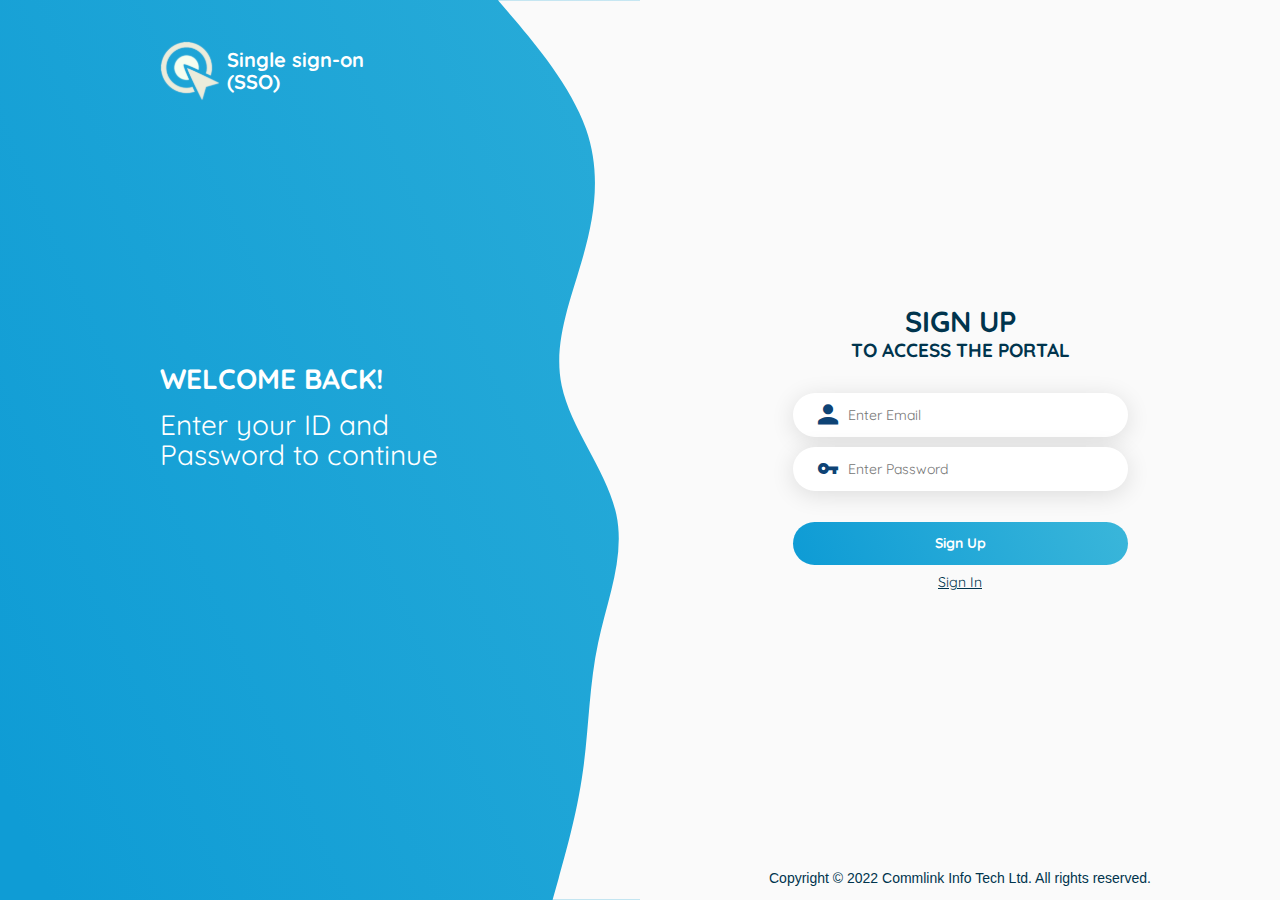
==== commit 46b52a3d: "update validate pass and login" ====
--- a/users.html
+++ b/users.html
@@ -5,7 +5,7 @@
 	<title>Database info</title>
 	<meta charset="UTF-8">
 	<meta name="format-detection" content="telephone=no">
-	<link rel="stylesheet" href="css/style.min.css?_v=20220911210218">
+	<link rel="stylesheet" href="css/style.min.css?_v=20220911212502">
 	<link rel="shortcut icon" href="favicon.ico">
 	<meta name="viewport" content="width=device-width, initial-scale=1.0">
 </head>
@@ -38,7 +38,7 @@
 
 		</main>
 	</div>
-	<script src="js/app.min.js?_v=20220911210218"></script>
+	<script src="js/app.min.js?_v=20220911212502"></script>
 </body>
 
 </html>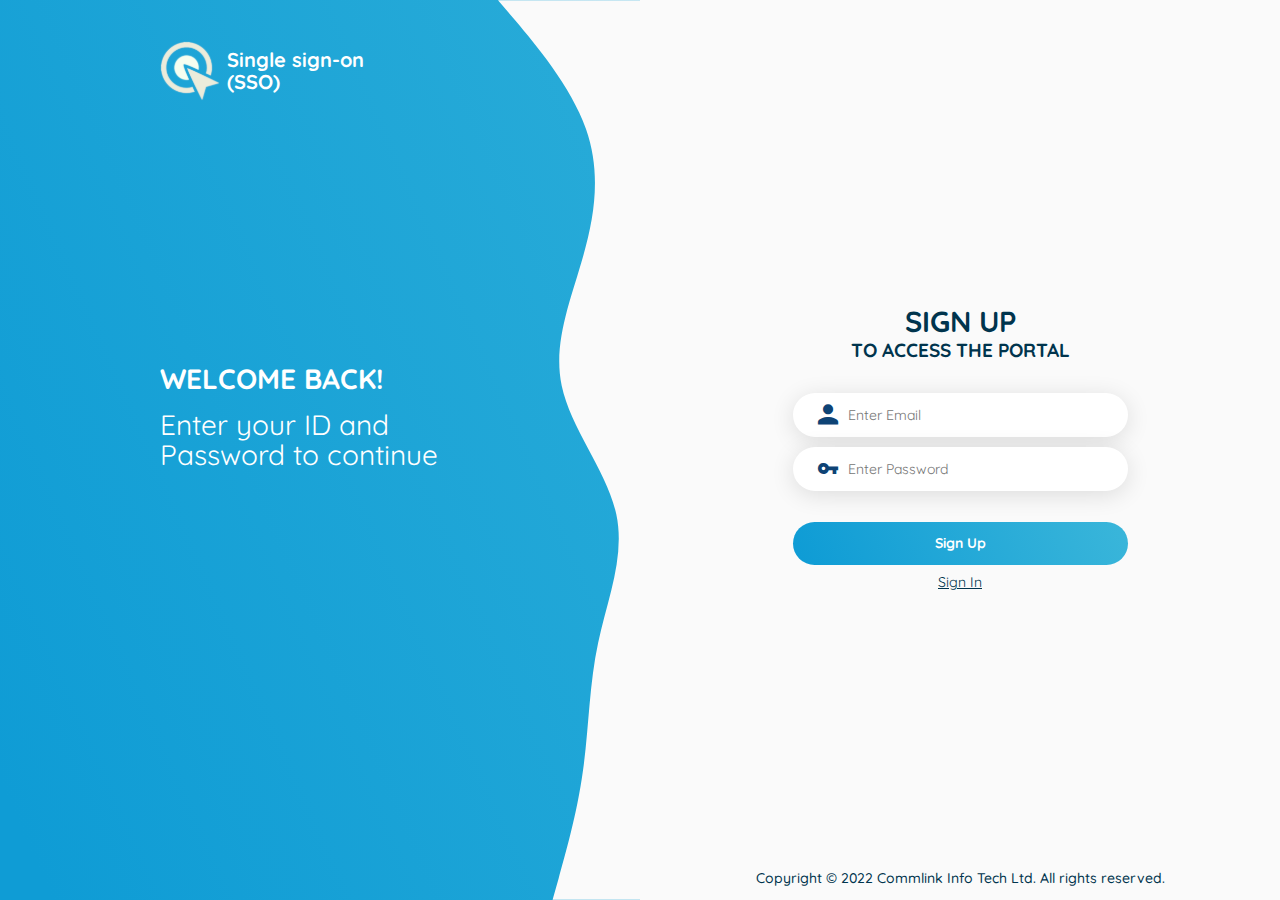
==== commit 416fd1ec: "fix href" ====
--- a/users.html
+++ b/users.html
@@ -5,7 +5,7 @@
 	<title>Database info</title>
 	<meta charset="UTF-8">
 	<meta name="format-detection" content="telephone=no">
-	<link rel="stylesheet" href="css/style.min.css?_v=20220911212502">
+	<link rel="stylesheet" href="css/style.min.css?_v=20220911213923">
 	<link rel="shortcut icon" href="favicon.ico">
 	<meta name="viewport" content="width=device-width, initial-scale=1.0">
 </head>
@@ -38,7 +38,7 @@
 
 		</main>
 	</div>
-	<script src="js/app.min.js?_v=20220911212502"></script>
+	<script src="js/app.min.js?_v=20220911213923"></script>
 </body>
 
 </html>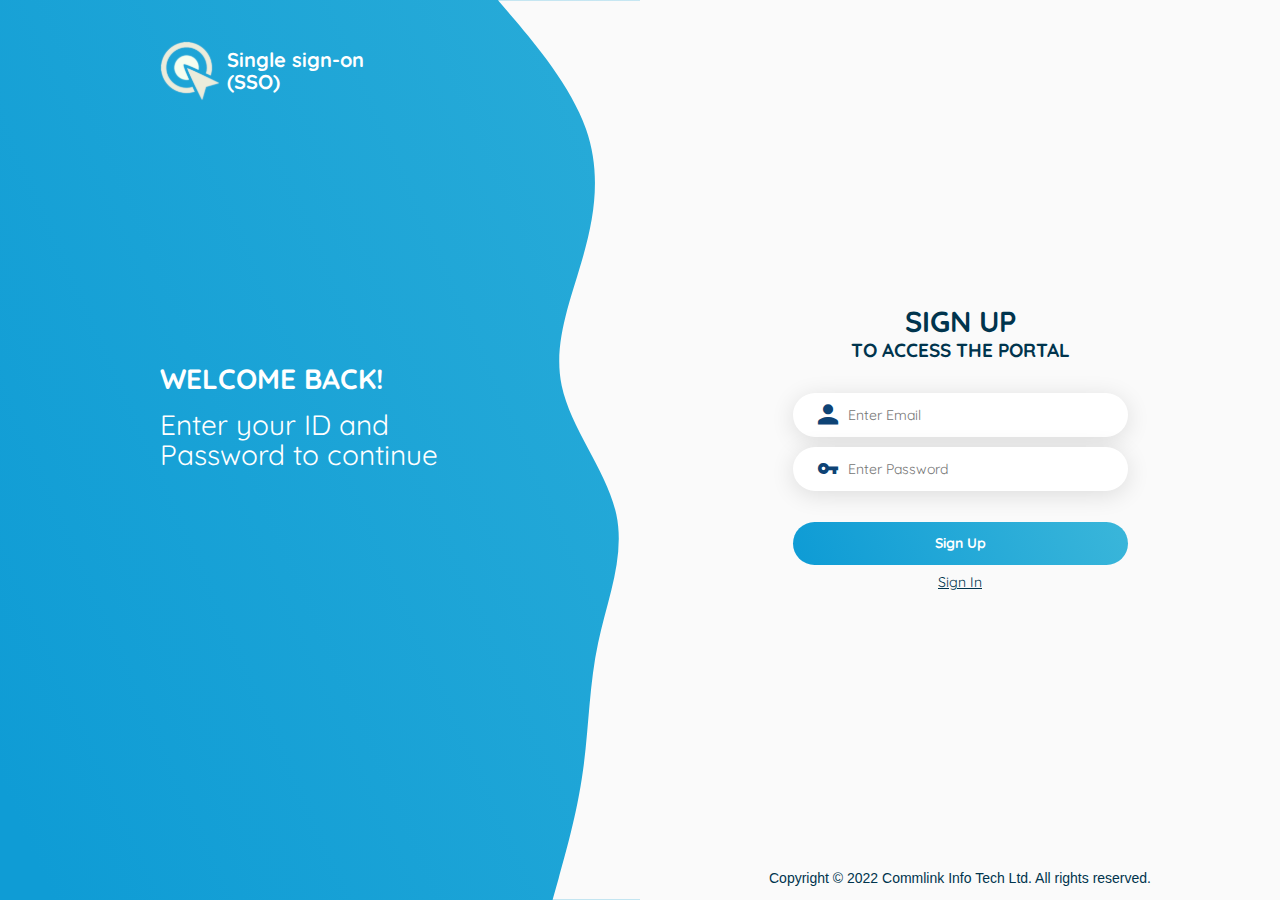
==== commit a202cdc5: "fixed alerts and validate for password" ====
--- a/users.html
+++ b/users.html
@@ -5,7 +5,7 @@
 	<title>Database info</title>
 	<meta charset="UTF-8">
 	<meta name="format-detection" content="telephone=no">
-	<link rel="stylesheet" href="css/style.min.css?_v=20220911213923">
+	<link rel="stylesheet" href="css/style.min.css?_v=20220912204315">
 	<link rel="shortcut icon" href="favicon.ico">
 	<meta name="viewport" content="width=device-width, initial-scale=1.0">
 </head>
@@ -38,7 +38,7 @@
 
 		</main>
 	</div>
-	<script src="js/app.min.js?_v=20220911213923"></script>
+	<script src="js/app.min.js?_v=20220912204315"></script>
 </body>
 
 </html>--- a/css/style.min.css
+++ b/css/style.min.css
@@ -1 +1 @@
-@font-face{font-family:icons;font-display:swap;src:url(../fonts/icons.woff2) format("woff2"),url(../fonts/icons.woff) format("woff");font-weight:400;font-style:normal}@font-face{font-family:Quicksand;font-display:swap;src:url(../fonts/Quicksand-Bold.woff2) format("woff2"),url(../fonts/Quicksand-Bold.woff) format("woff");font-weight:700;font-style:normal}@font-face{font-family:Quicksand;font-display:swap;src:url(../fonts/Quicksand-Medium.woff2) format("woff2"),url(../fonts/Quicksand-Medium.woff) format("woff");font-weight:500;font-style:normal}@font-face{font-family:Quicksand;font-display:swap;src:url(../fonts/Quicksand-Regular.woff2) format("woff2"),url(../fonts/Quicksand-Regular.woff) format("woff");font-weight:400;font-style:normal}.modal__close::before,.modal__content--alert::after,.modal__content--checked::after,.page-users__button::before,.sign-form__database::after,.sign-form__email::before,.sign-form__password::before,[class*=_icon-]:before{font-family:icons;font-style:normal;font-weight:400;font-variant:normal;text-transform:none;line-height:1;-webkit-font-smoothing:antialiased;-moz-osx-font-smoothing:grayscale}[class*=_icon-]:before{display:block}._icon-alert:before{content:"\e902"}._icon-arrow-btn:before{content:"\e903"}._icon-burger:before{content:"\e904"}._icon-check:before{content:"\e905"}._icon-close:before{content:"\e906"}._icon-close-arrow-back:before{content:"\e907"}._icon-database:before{content:"\e908"}._icon-home:before{content:"\e909"}._icon-password:before{content:"\e900"}._icon-user:before{content:"\e901"}*{padding:0;margin:0;border:0}*,:after,:before{-webkit-box-sizing:border-box;box-sizing:border-box}body,html{height:100%;min-width:320px}body{color:#00344d;line-height:1;font-family:Quicksand,sans-serif;font-size:.875rem;-ms-text-size-adjust:100%;-moz-text-size-adjust:100%;-webkit-text-size-adjust:100%;-webkit-font-smoothing:antialiased;-moz-osx-font-smoothing:grayscale}button,input,textarea{font-family:Quicksand,sans-serif;font-size:inherit}button{cursor:pointer;color:inherit;background-color:inherit}a{color:inherit}a:link,a:visited{text-decoration:none}a:hover{text-decoration:none}ul li{list-style:none}img{vertical-align:top}h1,h2,h3,h4,h5,h6{font-weight:inherit;font-size:inherit}.lock body{overflow:hidden;-ms-touch-action:none;touch-action:none}.wrapper{min-height:100%;display:-webkit-box;display:-ms-flexbox;display:flex;-webkit-box-orient:vertical;-webkit-box-direction:normal;-ms-flex-direction:column;flex-direction:column;overflow:hidden}.wrapper>main{-webkit-box-flex:1;-ms-flex:1 1 auto;flex:1 1 auto}.wrapper>*{min-width:0}body{background-color:#fafafa}.page{display:-webkit-box;display:-ms-flexbox;display:flex}.page__container{width:2560px;display:-webkit-box;display:-ms-flexbox;display:flex;-webkit-box-pack:justify;-ms-flex-pack:justify;justify-content:space-between;background:-o-linear-gradient(203.94deg,#3ab6da 0,#3ab6da .01%,#0f9cd5 96.92%);background:linear-gradient(246.06deg,#3ab6da 0,#3ab6da .01%,#0f9cd5 96.92%)}.page-logo{display:-webkit-box;display:-ms-flexbox;display:flex;-ms-flex-item-align:start;align-self:flex-start;-webkit-box-align:center;-ms-flex-align:center;align-items:center;gap:7px}.page-logo__title{width:137px;font-size:1.25rem;line-height:1.1}.page-welcome{position:relative;padding-top:40px;width:100%;height:100%;color:#fff;font-weight:700;font-size:1.75rem;display:-webkit-box;display:-ms-flexbox;display:flex;-ms-flex-wrap:wrap;flex-wrap:wrap;-ms-flex-line-pack:justify;align-content:space-between}.page-welcome::before{content:"";position:absolute;background:url(../img/vector.svg);background-repeat:no-repeat;background-size:contain;background-position:100% 100%;background-color:transparent;-webkit-transform:rotate(0);-ms-transform:rotate(0);transform:rotate(0);bottom:0;right:-40px;width:100%;height:100%}.page-welcome__wrapper{width:320px;margin:0 auto;height:50%;display:-webkit-box;display:-ms-flexbox;display:flex;-ms-flex-wrap:wrap;flex-wrap:wrap;-ms-flex-line-pack:justify;align-content:space-between}.page-welcome__desc,.page-welcome__title{line-height:1.0714285714}.page-welcome__title{padding-top:205px;margin:0 0 16px 0;text-transform:uppercase}.page-welcome__desc{width:320px;font-weight:400}.page-sign{background:#fafafa;width:100%;height:100%;display:-webkit-box;display:-ms-flexbox;display:flex;-webkit-box-orient:horizontal;-webkit-box-direction:reverse;-ms-flex-direction:row-reverse;flex-direction:row-reverse;-webkit-box-align:end;-ms-flex-align:end;align-items:end}.page-sign-body{width:100%}.page-sign__wrapper{margin:0 auto;width:420px;height:66%;display:-webkit-box;display:-ms-flexbox;display:flex;-webkit-box-align:end;-ms-flex-align:end;align-items:flex-end;-ms-flex-wrap:wrap;flex-wrap:wrap;-ms-flex-line-pack:justify;align-content:space-between;z-index:100}.page-sign-header{margin:0 auto}.page-sign__subtitle,.page-sign__title{text-align:center;font-weight:700;text-transform:uppercase}.page-sign__title{font-size:1.8125rem;line-height:1.0344827586}.page-sign__subtitle{font-size:1.1875rem;line-height:1.5789473684;margin:0 0 27px 0}.page-sign__logged{width:100%;text-align:center;font-size:1.1875rem;line-height:1.2105263158;margin:0 0 35px 0}.page-sign__copy{line-height:1.7142857143;font-weight:500;padding:10px 0;margin:0 auto}.sign-form{display:-webkit-box;display:-ms-flexbox;display:flex;-webkit-box-orient:vertical;-webkit-box-direction:normal;-ms-flex-direction:column;flex-direction:column;width:365px;margin:0 auto;padding-right:15px;padding-left:15px}.sign-form input{width:100%;-webkit-box-shadow:0 4px 23px rgba(0,0,0,.12);box-shadow:0 4px 23px rgba(0,0,0,.12);border-radius:50px;padding:13px 55px 13px 55px;margin-bottom:10px}.sign-form input[type=email]{padding:13px 25px 13px 55px}.sign-form__email,.sign-form__password{position:relative;width:100%}.sign-form__email::before,.sign-form__password::before{display:block;font-size:1.375rem;position:absolute;top:10px;left:24px;z-index:10;color:#0e4375}.sign-form__email::before{content:"\e901"}.sign-form__password{margin:0 0 21px 0}.sign-form__password::before{content:"\e900"}.sign-form__button,.sign-form__subbutton{cursor:pointer}.sign-form__button{width:100%;font-weight:700;color:#fff;height:43px;background:-o-linear-gradient(203.94deg,#3ab6da 0,#0f9cd5 96.92%);background:linear-gradient(246.06deg,#3ab6da 0,#0f9cd5 96.92%);border-radius:25px;margin:0 0 8px 0}.sign-form__subbutton{border:transparent;text-decoration:underline}.sign-form__database{display:none;position:relative;width:100%}.sign-form__database::after{content:"\e908";font-size:1.375rem;position:absolute;top:11px;right:30px;z-index:10;color:#fff;width:20px;height:20px}.signUp{display:block}.users{padding:15px;background-color:#fafafa}.users__title{font-size:2rem;font-weight:700}.users__emails{display:-webkit-box;display:-ms-flexbox;display:flex;padding:10px}@supports (font-size:clamp(0.875rem ,0.7857142857rem + 0.4464285714vw ,1.5rem)){.users__emails{font-size:clamp(.875rem ,.7857142857rem + .4464285714vw ,1.5rem)}}@supports not (font-size:clamp(0.875rem ,0.7857142857rem + 0.4464285714vw ,1.5rem)){.users__emails{font-size:calc(.875rem + .625 * (100vw - 20rem)/ 140)}}.users__emails ul{padding:10px}.users__emails ul li{display:-webkit-box;display:-ms-flexbox;display:flex;position:relative;font-weight:500;margin-bottom:18px}.users__emails ul li::after{content:"";display:block;position:absolute;top:2px;left:-25px;width:20px;height:20px;background:url(../img/firebase.svg) center/cover no-repeat}[class*=-ibg]{position:relative}[class*=-ibg] img{position:absolute;width:100%;height:100%;top:0;left:0;-o-object-fit:cover;object-fit:cover}[class*=-ibg_contain] img{-o-object-fit:contain;object-fit:contain}.button:focus-visible,a:focus-visible{-webkit-transition:0s;-o-transition:0s;transition:0s;outline:3px solid #036fc6;outline-offset:2px}#login,#logout,.goSignUp,.loggedTitle{display:none}.modal{position:absolute;display:none;width:100%;top:0;left:0;bottom:0;right:0}.modal.is-visible{display:-webkit-box;display:-ms-flexbox;display:flex}.modal__content{position:absolute;margin:0 auto;top:-70px;left:0;right:0;display:-webkit-box;display:-ms-flexbox;display:flex;-webkit-box-align:center;-ms-flex-align:center;align-items:center;-webkit-box-pack:center;-ms-flex-pack:center;justify-content:center;width:-webkit-fit-content;width:-moz-fit-content;width:fit-content;height:70px;background-color:#fff;border-radius:10px;-webkit-box-shadow:0 2px 3px 0 rgba(60,64,67,.3),0 6px 10px 4px rgba(60,64,67,.15);box-shadow:0 2px 3px 0 rgba(60,64,67,.3),0 6px 10px 4px rgba(60,64,67,.15);z-index:1000}.modal__content--checked::after{display:block;content:"\e905";font-size:2.25rem;position:absolute;top:16px;right:15px;z-index:999999;color:#07cc28}.modal__content--alert::after{display:block;content:"\e902";font-size:2.25rem;position:absolute;top:16px;right:15px;color:#f1e313;z-index:1}.modal__close{position:absolute;top:3px;left:3px}.modal__close::before{display:block;content:"\e906";font-size:1.125rem}.modal__text{display:-webkit-box;display:-ms-flexbox;display:flex;padding:120px;font-size:1.125rem}@-webkit-keyframes loadAlert{0%{top:-70px}100%{top:10px}}@keyframes loadAlert{0%{top:-70px}100%{top:10px}}@-webkit-keyframes closeAlert{0%{top:10px}100%{top:-70px}}@keyframes closeAlert{0%{top:10px}100%{top:-70px}}.header__container{display:-webkit-box;display:-ms-flexbox;display:flex;-webkit-box-align:center;-ms-flex-align:center;align-items:center;-webkit-box-pack:justify;-ms-flex-pack:justify;justify-content:space-between;background-color:#0e4375;color:#fff;padding:0 15px}.page-logo-users{padding-bottom:0}.page-users__button{position:relative;display:-webkit-box;display:-ms-flexbox;display:flex;-webkit-box-align:center;-ms-flex-align:center;align-items:center;font-size:1.1875rem}.page-users__button::before{content:"\e909";font-size:1.375rem;position:absolute;color:#fff;background-color:#fff;border-radius:50%;padding:8px;left:-44px;display:-webkit-box;display:-ms-flexbox;display:flex;-webkit-box-pack:center;-ms-flex-pack:center;justify-content:center;-webkit-box-align:center;-ms-flex-align:center;align-items:center;color:#0e4375}@media (max-width:47.99875em){.page__container{-webkit-box-orient:vertical;-webkit-box-direction:normal;-ms-flex-direction:column;flex-direction:column;-webkit-box-align:center;-ms-flex-align:center;align-items:center;-webkit-box-pack:center;-ms-flex-pack:center;justify-content:center}.page-logo{padding-bottom:30px}.page-logo__title{width:100%}.page-welcome{height:60%;padding-top:10px;background:url(../img/vectorHor.svg);background-repeat:no-repeat;background-color:transparent;background-size:contain;background-position:100% 100%}.page-welcome::before{display:none}.page-welcome-header{text-align:center}.page-welcome__wrapper{height:100%;-ms-flex-line-pack:start;align-content:start;-webkit-box-pack:center;-ms-flex-pack:center;justify-content:center}.page-welcome__title{padding-top:10px}.page-welcome__desc{padding-bottom:110px}.page-sign{-webkit-box-align:start;-ms-flex-align:start;align-items:flex-start;margin-top:-1px}.page-sign__wrapper{height:100%;width:100%;max-width:600px;-webkit-box-pack:center;-ms-flex-pack:center;justify-content:center}.page-sign__copy{padding:10px 35px;font-size:12px;text-align:center}.sign-form{width:100%;-webkit-box-align:center;-ms-flex-align:center;align-items:center}.sign-form input{display:-webkit-box;display:-ms-flexbox;display:flex;-webkit-box-pack:center;-ms-flex-pack:center;justify-content:center}}@media (max-width:29.99875em){.page-sign__logged{font-size:.9375rem}.modal__content{width:95%;margin:0 10px}.modal__text{padding:15px;font-size:.875rem}.users-logo__title{display:none}}@media (max-height:600px){.page-welcome::before{right:-25px}}+@font-face{font-family:icons;font-display:swap;src:url(../fonts/icons.woff2) format("woff2"),url(../fonts/icons.woff) format("woff");font-weight:400;font-style:normal}@font-face{font-family:Quicksand;font-display:swap;src:url(../fonts/Quicksand-Bold.woff2) format("woff2"),url(../fonts/Quicksand-Bold.woff) format("woff");font-weight:700;font-style:normal}@font-face{font-family:Quicksand;font-display:swap;src:url(../fonts/Quicksand-Medium.woff2) format("woff2"),url(../fonts/Quicksand-Medium.woff) format("woff");font-weight:500;font-style:normal}@font-face{font-family:Quicksand;font-display:swap;src:url(../fonts/Quicksand-Regular.woff2) format("woff2"),url(../fonts/Quicksand-Regular.woff) format("woff");font-weight:400;font-style:normal}.modal__content--alert::after,.modal__content--checked::after,.page-users__button::before,.sign-form__database::after,.sign-form__email::before,.sign-form__password::before,[class*=_icon-]:before{font-family:icons;font-style:normal;font-weight:400;font-variant:normal;text-transform:none;line-height:1;-webkit-font-smoothing:antialiased;-moz-osx-font-smoothing:grayscale}[class*=_icon-]:before{display:block}._icon-alert:before{content:"\e902"}._icon-arrow-btn:before{content:"\e903"}._icon-burger:before{content:"\e904"}._icon-check:before{content:"\e905"}._icon-close:before{content:"\e906"}._icon-close-arrow-back:before{content:"\e907"}._icon-database:before{content:"\e908"}._icon-home:before{content:"\e909"}._icon-password:before{content:"\e900"}._icon-user:before{content:"\e901"}*{padding:0;margin:0;border:0}*,:after,:before{-webkit-box-sizing:border-box;box-sizing:border-box}body,html{height:100%;min-width:320px}body{color:#00344d;line-height:1;font-family:Quicksand,sans-serif;font-size:.875rem;-ms-text-size-adjust:100%;-moz-text-size-adjust:100%;-webkit-text-size-adjust:100%;-webkit-font-smoothing:antialiased;-moz-osx-font-smoothing:grayscale}button,input,textarea{font-family:Quicksand,sans-serif;font-size:inherit}button{cursor:pointer;color:inherit;background-color:inherit}a{color:inherit}a:link,a:visited{text-decoration:none}a:hover{text-decoration:none}ul li{list-style:none}img{vertical-align:top}h1,h2,h3,h4,h5,h6{font-weight:inherit;font-size:inherit}.lock body{overflow:hidden;-ms-touch-action:none;touch-action:none}.wrapper{min-height:100%;display:-webkit-box;display:-ms-flexbox;display:flex;-webkit-box-orient:vertical;-webkit-box-direction:normal;-ms-flex-direction:column;flex-direction:column;overflow:hidden}.wrapper>main{-webkit-box-flex:1;-ms-flex:1 1 auto;flex:1 1 auto}.wrapper>*{min-width:0}body{background-color:#fafafa}.page{display:-webkit-box;display:-ms-flexbox;display:flex}.page__container{width:2560px;display:-webkit-box;display:-ms-flexbox;display:flex;-webkit-box-pack:justify;-ms-flex-pack:justify;justify-content:space-between;background:-o-linear-gradient(203.94deg,#3ab6da 0,#3ab6da .01%,#0f9cd5 96.92%);background:linear-gradient(246.06deg,#3ab6da 0,#3ab6da .01%,#0f9cd5 96.92%)}.page-logo{display:-webkit-box;display:-ms-flexbox;display:flex;-ms-flex-item-align:start;align-self:flex-start;-webkit-box-align:center;-ms-flex-align:center;align-items:center;gap:7px}.page-logo__title{width:137px;font-size:1.25rem;line-height:1.1}.page-welcome{position:relative;padding-top:40px;width:100%;height:100%;color:#fff;font-weight:700;font-size:1.75rem;display:-webkit-box;display:-ms-flexbox;display:flex;-ms-flex-wrap:wrap;flex-wrap:wrap;-ms-flex-line-pack:justify;align-content:space-between}.page-welcome::before{content:"";position:absolute;background:url(../img/vector.svg);background-repeat:no-repeat;background-size:contain;background-position:100% 100%;background-color:transparent;-webkit-transform:rotate(0);-ms-transform:rotate(0);transform:rotate(0);bottom:0;right:-40px;width:100%;height:100%}.page-welcome__wrapper{width:320px;margin:0 auto;height:50%;display:-webkit-box;display:-ms-flexbox;display:flex;-ms-flex-wrap:wrap;flex-wrap:wrap;-ms-flex-line-pack:justify;align-content:space-between}.page-welcome__desc,.page-welcome__title{line-height:1.0714285714}.page-welcome__title{padding-top:205px;margin:0 0 16px 0;text-transform:uppercase}.page-welcome__desc{width:320px;font-weight:400}.page-sign{background:#fafafa;width:100%;height:100%;display:-webkit-box;display:-ms-flexbox;display:flex;-webkit-box-orient:horizontal;-webkit-box-direction:reverse;-ms-flex-direction:row-reverse;flex-direction:row-reverse;-webkit-box-align:end;-ms-flex-align:end;align-items:end}.page-sign-body{width:100%}.page-sign__wrapper{margin:0 auto;width:420px;height:66%;display:-webkit-box;display:-ms-flexbox;display:flex;-webkit-box-align:end;-ms-flex-align:end;align-items:flex-end;-ms-flex-wrap:wrap;flex-wrap:wrap;-ms-flex-line-pack:justify;align-content:space-between;z-index:100}.page-sign-header{margin:0 auto}.page-sign__subtitle,.page-sign__title{text-align:center;font-weight:700;text-transform:uppercase}.page-sign__title{font-size:1.8125rem;line-height:1.0344827586}.page-sign__subtitle{font-size:1.1875rem;line-height:1.5789473684;margin:0 0 27px 0}.page-sign__logged{width:100%;text-align:center;font-size:1.1875rem;line-height:1.2105263158;margin:0 0 35px 0}.page-sign__copy{line-height:1.7142857143;font-weight:500;padding:10px 0;margin:0 auto}.sign-form{display:-webkit-box;display:-ms-flexbox;display:flex;-webkit-box-orient:vertical;-webkit-box-direction:normal;-ms-flex-direction:column;flex-direction:column;width:365px;margin:0 auto;padding-right:15px;padding-left:15px}.sign-form input{width:100%;-webkit-box-shadow:0 4px 23px rgba(0,0,0,.12);box-shadow:0 4px 23px rgba(0,0,0,.12);border-radius:50px;padding:13px 55px 13px 55px;margin-bottom:10px}.sign-form input[type=email]{padding:13px 25px 13px 55px}.sign-form__email,.sign-form__password{position:relative;width:100%}.sign-form__email::before,.sign-form__password::before{display:block;font-size:1.375rem;position:absolute;top:10px;left:24px;z-index:10;color:#0e4375}.sign-form__email::before{content:"\e901"}.sign-form__password{margin:0 0 21px 0}.sign-form__password::before{content:"\e900"}.sign-form__button,.sign-form__subbutton{cursor:pointer}.sign-form__button{width:100%;font-weight:700;color:#fff;height:43px;background:-o-linear-gradient(203.94deg,#3ab6da 0,#0f9cd5 96.92%);background:linear-gradient(246.06deg,#3ab6da 0,#0f9cd5 96.92%);border-radius:25px;margin:0 0 8px 0}.sign-form__subbutton{border:transparent;text-decoration:underline}.sign-form__database{display:none;position:relative;width:100%}.sign-form__database::after{content:"\e908";font-size:1.375rem;position:absolute;top:11px;right:30px;z-index:10;color:#fff;width:20px;height:20px}.signUp{display:block}.users{padding:15px;background-color:#fafafa}.users__title{font-size:2rem;font-weight:700}.users__emails{display:-webkit-box;display:-ms-flexbox;display:flex;padding:10px}@supports (font-size:clamp(0.875rem ,0.7857142857rem + 0.4464285714vw ,1.5rem)){.users__emails{font-size:clamp(.875rem ,.7857142857rem + .4464285714vw ,1.5rem)}}@supports not (font-size:clamp(0.875rem ,0.7857142857rem + 0.4464285714vw ,1.5rem)){.users__emails{font-size:calc(.875rem + .625 * (100vw - 20rem)/ 140)}}.users__emails ul{padding:10px}.users__emails ul li{display:-webkit-box;display:-ms-flexbox;display:flex;position:relative;font-weight:500;margin-bottom:18px}.users__emails ul li::after{content:"";display:block;position:absolute;top:2px;left:-25px;width:20px;height:20px;background:url(../img/firebase.svg) center/cover no-repeat}[class*=-ibg]{position:relative}[class*=-ibg] img{position:absolute;width:100%;height:100%;top:0;left:0;-o-object-fit:cover;object-fit:cover}[class*=-ibg_contain] img{-o-object-fit:contain;object-fit:contain}.button:focus-visible,a:focus-visible{-webkit-transition:0s;-o-transition:0s;transition:0s;outline:3px solid #036fc6;outline-offset:2px}#login,#logout,.goSignUp,.loggedTitle{display:none}.modal{position:absolute;display:none;width:100%;top:0;left:0;bottom:0;right:0}.modal.is-visible{display:-webkit-box;display:-ms-flexbox;display:flex}.modal__content{position:fixed;margin:0 auto;top:-70px;left:0;right:0;display:-webkit-box;display:-ms-flexbox;display:flex;-webkit-box-align:center;-ms-flex-align:center;align-items:center;-webkit-box-pack:center;-ms-flex-pack:center;justify-content:center;width:-webkit-fit-content;width:-moz-fit-content;width:fit-content;height:70px;background-color:#fff;border-radius:10px;-webkit-box-shadow:0 2px 3px 0 rgba(60,64,67,.3),0 6px 10px 4px rgba(60,64,67,.15);box-shadow:0 2px 3px 0 rgba(60,64,67,.3),0 6px 10px 4px rgba(60,64,67,.15);z-index:1000}.modal__content--checked::after{display:block;content:"\e905";font-size:2.25rem;position:absolute;top:16px;right:15px;z-index:999999;color:#07cc28}.modal__content--alert::after{display:block;content:"\e902";font-size:2.25rem;position:absolute;top:16px;right:15px;color:#f1e313;z-index:1}.modal__text{display:-webkit-box;display:-ms-flexbox;display:flex;padding:120px;font-size:1.125rem}@-webkit-keyframes loadAlert{0%{top:-70px}100%{top:10px}}@keyframes loadAlert{0%{top:-70px}100%{top:10px}}@-webkit-keyframes closeAlert{0%{top:10px}100%{top:-70px}}@keyframes closeAlert{0%{top:10px}100%{top:-70px}}.header__container{display:-webkit-box;display:-ms-flexbox;display:flex;-webkit-box-align:center;-ms-flex-align:center;align-items:center;-webkit-box-pack:justify;-ms-flex-pack:justify;justify-content:space-between;background-color:#0e4375;color:#fff;padding:0 15px}.page-logo-users{padding-bottom:0}.page-users__button{position:relative;display:-webkit-box;display:-ms-flexbox;display:flex;-webkit-box-align:center;-ms-flex-align:center;align-items:center;font-size:1.1875rem}.page-users__button::before{content:"\e909";font-size:1.375rem;position:absolute;color:#fff;background-color:#fff;border-radius:50%;padding:8px;left:-44px;display:-webkit-box;display:-ms-flexbox;display:flex;-webkit-box-pack:center;-ms-flex-pack:center;justify-content:center;-webkit-box-align:center;-ms-flex-align:center;align-items:center;color:#0e4375}@media (max-width:47.99875em){.page__container{-webkit-box-orient:vertical;-webkit-box-direction:normal;-ms-flex-direction:column;flex-direction:column;-webkit-box-align:center;-ms-flex-align:center;align-items:center;-webkit-box-pack:center;-ms-flex-pack:center;justify-content:center}.page-logo{padding-bottom:30px}.page-logo__title{width:100%}.page-welcome{height:60%;padding-top:10px;background:url(../img/vectorHor.svg);background-repeat:no-repeat;background-color:transparent;background-size:contain;background-position:100% 100%}.page-welcome::before{display:none}.page-welcome-header{text-align:center}.page-welcome__wrapper{height:100%;-ms-flex-line-pack:start;align-content:start;-webkit-box-pack:center;-ms-flex-pack:center;justify-content:center}.page-welcome__title{padding-top:10px}.page-welcome__desc{padding-bottom:110px}.page-sign{-webkit-box-align:start;-ms-flex-align:start;align-items:flex-start;margin-top:-1px}.page-sign__wrapper{height:100%;width:100%;max-width:600px;-webkit-box-pack:center;-ms-flex-pack:center;justify-content:center}.page-sign__copy{padding:10px 35px;font-size:12px;text-align:center}.sign-form{width:100%;-webkit-box-align:center;-ms-flex-align:center;align-items:center}.sign-form input{display:-webkit-box;display:-ms-flexbox;display:flex;-webkit-box-pack:center;-ms-flex-pack:center;justify-content:center}}@media (max-width:29.99875em){.page-sign__logged{font-size:.9375rem}.modal__content{width:95%;margin:0 10px}.modal__text{line-height:1.4285714286;padding:55px;text-align:center;font-size:.875rem}.users-logo__title{display:none}}@media (max-height:600px){.page-welcome::before{right:-25px}}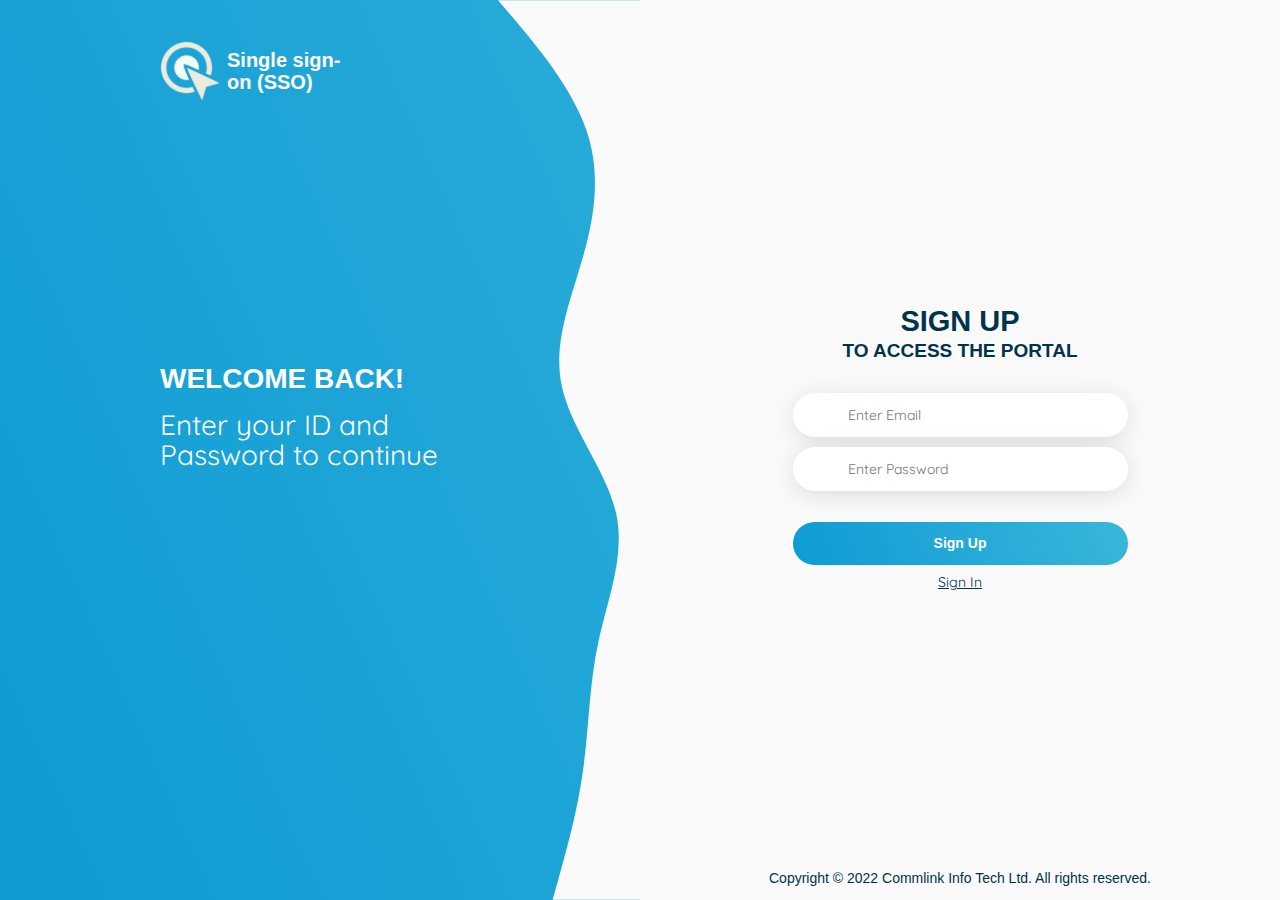
==== commit 7ec38160: "delete console.logs and commit app.js" ====
--- a/users.html
+++ b/users.html
@@ -5,7 +5,7 @@
 	<title>Database info</title>
 	<meta charset="UTF-8">
 	<meta name="format-detection" content="telephone=no">
-	<link rel="stylesheet" href="css/style.min.css?_v=20220912204315">
+	<link rel="stylesheet" href="css/style.min.css?_v=20220912204719">
 	<link rel="shortcut icon" href="favicon.ico">
 	<meta name="viewport" content="width=device-width, initial-scale=1.0">
 </head>
@@ -38,7 +38,7 @@
 
 		</main>
 	</div>
-	<script src="js/app.min.js?_v=20220912204315"></script>
+	<script src="js/app.min.js?_v=20220912204719"></script>
 </body>
 
 </html>